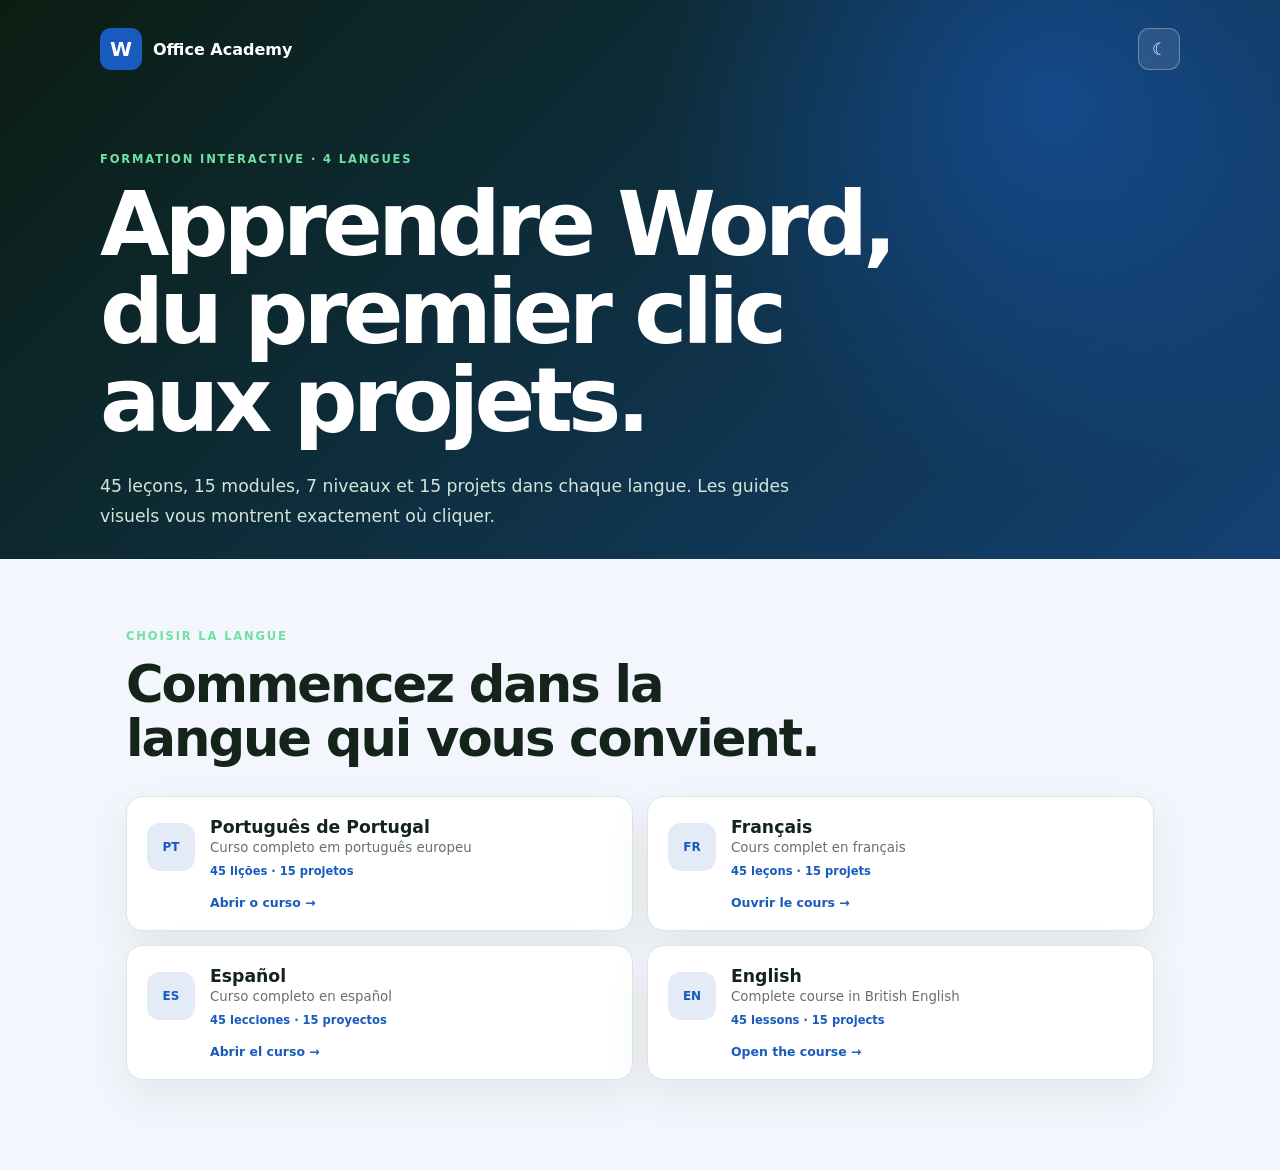
==== index.html @ 39ace787 "Publier la formation Word multilingue sur GitHub Pages" ====
<!doctype html>
<html lang="fr" data-course="word">
<head>
  <meta charset="utf-8">
  <meta name="viewport" content="width=device-width, initial-scale=1">
  <meta name="theme-color" content="#185abd">
  <meta name="description" content="Cours interactif complet de Microsoft Word en quatre langues.">
  <title>Office Academy — Word</title>
  <script>try{document.documentElement.dataset.colorScheme=localStorage.getItem('office-academy-color-scheme')||(matchMedia('(prefers-color-scheme: dark)').matches?'dark':'light')}catch{document.documentElement.dataset.colorScheme='light'}</script>
  <link rel="stylesheet" href="landing.css">
  <script src="landing.js" defer></script>
</head>
<body>
  <main>
    <header class="hero">
      <nav><div class="brand"><span>W</span><strong>Office Academy</strong></div><button id="themeButton" type="button" aria-label="Activer le mode sombre" title="Activer le mode sombre">☾</button></nav>
      <div class="hero-copy"><p>FORMATION INTERACTIVE · 4 LANGUES</p><h1>Apprendre Word,<br>du premier clic aux projets.</h1><span>45 leçons, 15 modules, 7 niveaux et 15 projets dans chaque langue. Les guides visuels vous montrent exactement où cliquer.</span></div>
    </header>
    <section class="chooser"><div class="heading"><p>CHOISIR LA LANGUE</p><h2>Commencez dans la langue qui vous convient.</h2></div><div class="language-grid">
        <a class="language-card" href="pt-PT/index.html">
          <span class="language-code">PT</span>
          <span><strong>Português de Portugal</strong><small>Curso completo em português europeu</small><em>45 lições · 15 projetos</em></span>
          <b>Abrir o curso →</b>
        </a>
        <a class="language-card" href="fr-FR/index.html">
          <span class="language-code">FR</span>
          <span><strong>Français</strong><small>Cours complet en français</small><em>45 leçons · 15 projets</em></span>
          <b>Ouvrir le cours →</b>
        </a>
        <a class="language-card" href="es-ES/index.html">
          <span class="language-code">ES</span>
          <span><strong>Español</strong><small>Curso completo en español</small><em>45 lecciones · 15 proyectos</em></span>
          <b>Abrir el curso →</b>
        </a>
        <a class="language-card" href="en-GB/index.html">
          <span class="language-code">EN</span>
          <span><strong>English</strong><small>Complete course in British English</small><em>45 lessons · 15 projects</em></span>
          <b>Open the course →</b>
        </a></div></section>
  </main>
</body>
</html>
---- landing.css ----
:root{--accent:#107c41;--ink:#14241b;--muted:#657269;--paper:#fff;--canvas:#f3f7f4;--line:#dbe6df}html[data-course="word"]{--accent:#185abd;--canvas:#f3f6fc}html[data-color-scheme="dark"]{color-scheme:dark;--ink:#f3f8f5;--muted:#bdc9c1;--paper:#17221b;--canvas:#0c1410;--line:#36483d}html[data-course="word"][data-color-scheme="dark"]{--paper:#171e2b;--canvas:#0c111b;--line:#354158}*{box-sizing:border-box}body{margin:0;background:var(--canvas);color:var(--ink);font-family:"Segoe UI",system-ui,sans-serif}a{color:inherit}.hero{min-height:520px;padding:28px max(26px,calc((100vw - 1080px)/2));background:radial-gradient(circle at 82% 18%,color-mix(in srgb,var(--accent) 55%,transparent),transparent 34%),linear-gradient(135deg,#0b1d12,color-mix(in srgb,var(--accent) 55%,#102119));color:#fff}.hero nav{display:flex;align-items:center;justify-content:space-between}.brand{display:flex;align-items:center;gap:11px}.brand span{width:42px;height:42px;display:grid;place-items:center;border-radius:11px;background:var(--accent);font-size:1.25rem;font-weight:900}.hero button{width:42px;height:42px;border:1px solid rgba(255,255,255,.3);border-radius:11px;background:rgba(255,255,255,.1);color:#fff;cursor:pointer;font-size:1.05rem}.hero-copy{max-width:840px;margin-top:82px}.hero-copy p,.heading p{margin:0 0 15px;color:#70e1a3;font-size:.72rem;font-weight:900;letter-spacing:.16em}.hero-copy h1{margin:0;font-size:clamp(2.75rem,7vw,5.6rem);line-height:.98;letter-spacing:-.055em}.hero-copy>span{display:block;max-width:710px;margin-top:28px;color:#d4e4da;font-size:1.08rem;line-height:1.7}.chooser{max-width:1080px;margin:0 auto;padding:70px 26px 90px}.heading h2{max-width:700px;margin:0 0 30px;font-size:clamp(2rem,4vw,3.2rem);line-height:1.05;letter-spacing:-.04em}.language-grid{display:grid;grid-template-columns:repeat(2,minmax(0,1fr));gap:14px}.language-card{display:grid;grid-template-columns:auto 1fr;gap:15px;align-items:center;padding:20px;border:1px solid var(--line);border-radius:17px;background:var(--paper);text-decoration:none;box-shadow:0 16px 45px rgba(18,45,29,.07);transition:.2s ease}.language-card:hover{transform:translateY(-2px);border-color:var(--accent)}.language-code{width:48px;height:48px;display:grid;place-items:center;border-radius:13px;background:color-mix(in srgb,var(--accent) 12%,var(--paper));color:var(--accent);font-size:.75rem;font-weight:900}.language-card strong,.language-card small,.language-card em,.language-card b{display:block}.language-card strong{font-size:1.08rem}.language-card small{margin-top:3px;color:var(--muted)}.language-card em{margin-top:9px;color:var(--accent);font-size:.72rem;font-style:normal;font-weight:800}.language-card b{grid-column:2;margin-top:2px;color:var(--accent);font-size:.78rem}@media(max-width:660px){.hero{min-height:470px}.hero-copy{margin-top:62px}.language-grid{grid-template-columns:1fr}.language-card{padding:17px}}
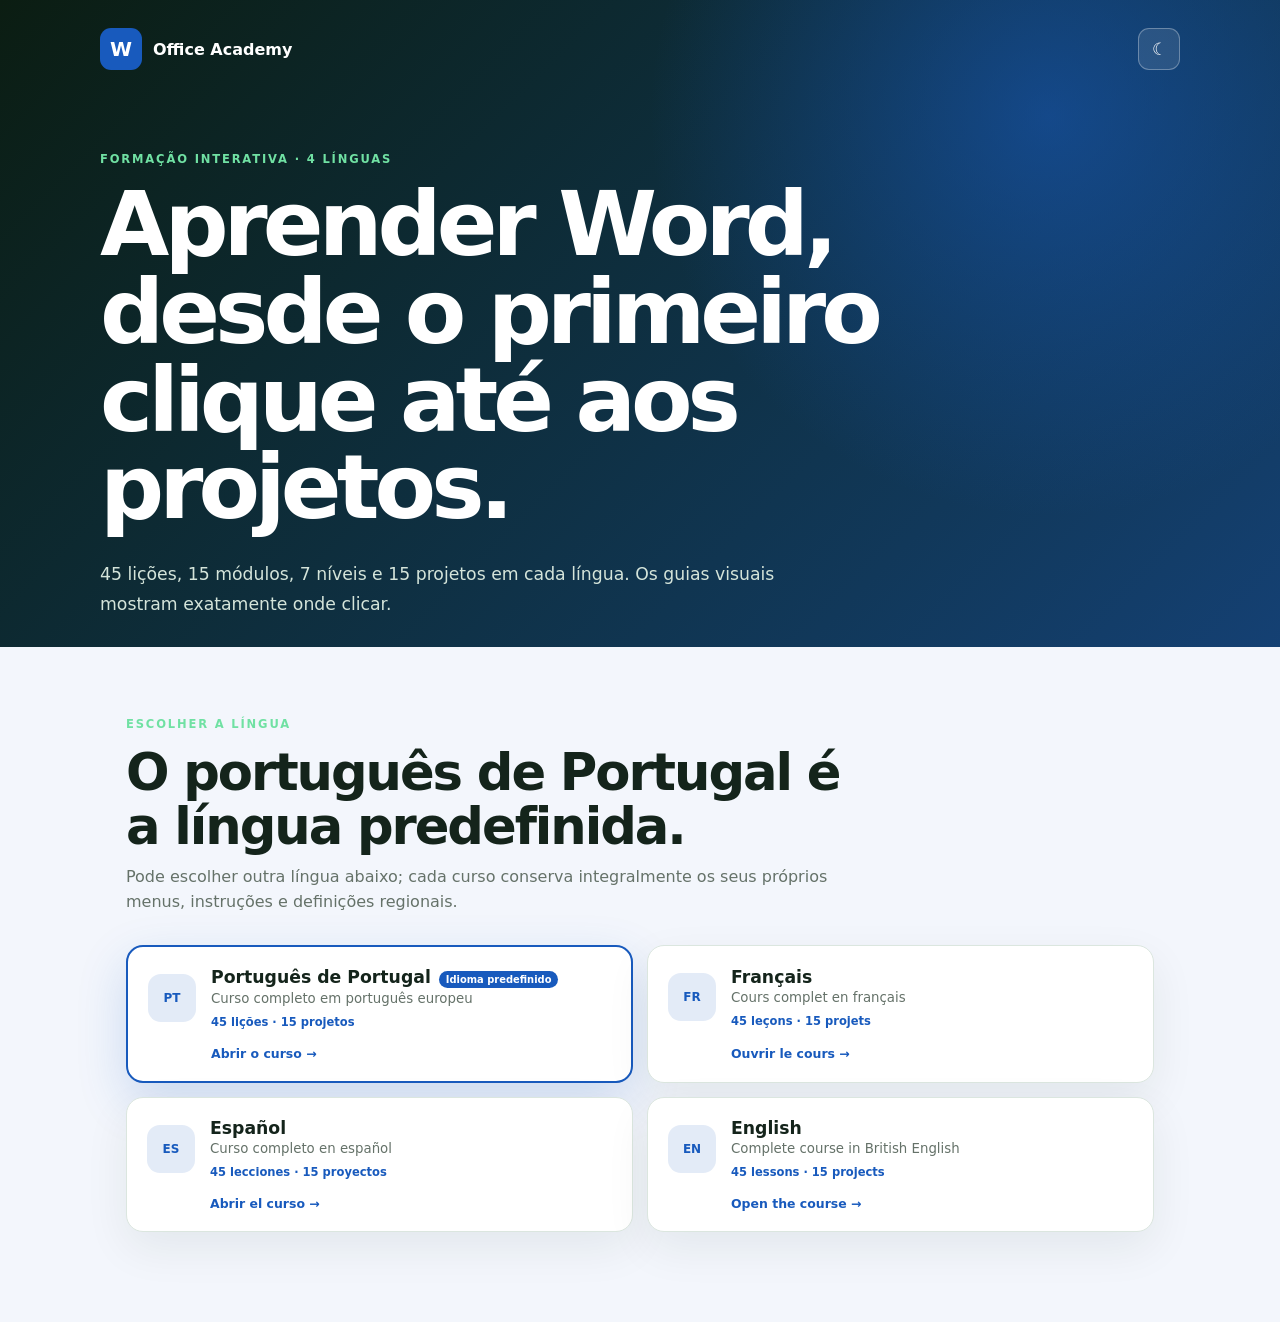
==== commit 890654fe: "Add animated step-by-step beginner guides" ====
--- a/index.html
+++ b/index.html
@@ -1,10 +1,10 @@
 <!doctype html>
-<html lang="fr" data-course="word">
+<html lang="pt-PT" data-course="word">
 <head>
   <meta charset="utf-8">
   <meta name="viewport" content="width=device-width, initial-scale=1">
   <meta name="theme-color" content="#185abd">
-  <meta name="description" content="Cours interactif complet de Microsoft Word en quatre langues.">
+  <meta name="description" content="Curso interativo completo de Microsoft Word em quatro línguas, com português de Portugal como idioma predefinido.">
   <title>Office Academy — Word</title>
   <script>try{document.documentElement.dataset.colorScheme=localStorage.getItem('office-academy-color-scheme')||(matchMedia('(prefers-color-scheme: dark)').matches?'dark':'light')}catch{document.documentElement.dataset.colorScheme='light'}</script>
   <link rel="stylesheet" href="landing.css">
@@ -13,26 +13,26 @@
 <body>
   <main>
     <header class="hero">
-      <nav><div class="brand"><span>W</span><strong>Office Academy</strong></div><button id="themeButton" type="button" aria-label="Activer le mode sombre" title="Activer le mode sombre">☾</button></nav>
-      <div class="hero-copy"><p>FORMATION INTERACTIVE · 4 LANGUES</p><h1>Apprendre Word,<br>du premier clic aux projets.</h1><span>45 leçons, 15 modules, 7 niveaux et 15 projets dans chaque langue. Les guides visuels vous montrent exactement où cliquer.</span></div>
+      <nav><div class="brand"><span>W</span><strong>Office Academy</strong></div><button id="themeButton" type="button" aria-label="Ativar modo escuro" title="Ativar modo escuro">☾</button></nav>
+      <div class="hero-copy"><p>FORMAÇÃO INTERATIVA · 4 LÍNGUAS</p><h1>Aprender Word,<br>desde o primeiro clique até aos projetos.</h1><span>45 lições, 15 módulos, 7 níveis e 15 projetos em cada língua. Os guias visuais mostram exatamente onde clicar.</span></div>
     </header>
-    <section class="chooser"><div class="heading"><p>CHOISIR LA LANGUE</p><h2>Commencez dans la langue qui vous convient.</h2></div><div class="language-grid">
-        <a class="language-card" href="pt-PT/index.html">
+    <section class="chooser"><div class="heading"><p>ESCOLHER A LÍNGUA</p><h2>O português de Portugal é a língua predefinida.</h2><span>Pode escolher outra língua abaixo; cada curso conserva integralmente os seus próprios menus, instruções e definições regionais.</span></div><div class="language-grid">
+        <a class="language-card default-language" href="pt-PT/index.html" lang="pt-PT" hreflang="pt-PT">
           <span class="language-code">PT</span>
-          <span><strong>Português de Portugal</strong><small>Curso completo em português europeu</small><em>45 lições · 15 projetos</em></span>
+          <span><strong>Português de Portugal</strong><mark>Idioma predefinido</mark><small>Curso completo em português europeu</small><em>45 lições · 15 projetos</em></span>
           <b>Abrir o curso →</b>
         </a>
-        <a class="language-card" href="fr-FR/index.html">
+        <a class="language-card" href="fr-FR/index.html" lang="fr-FR" hreflang="fr-FR">
           <span class="language-code">FR</span>
           <span><strong>Français</strong><small>Cours complet en français</small><em>45 leçons · 15 projets</em></span>
           <b>Ouvrir le cours →</b>
         </a>
-        <a class="language-card" href="es-ES/index.html">
+        <a class="language-card" href="es-ES/index.html" lang="es-ES" hreflang="es-ES">
           <span class="language-code">ES</span>
           <span><strong>Español</strong><small>Curso completo en español</small><em>45 lecciones · 15 proyectos</em></span>
           <b>Abrir el curso →</b>
         </a>
-        <a class="language-card" href="en-GB/index.html">
+        <a class="language-card" href="en-GB/index.html" lang="en-GB" hreflang="en-GB">
           <span class="language-code">EN</span>
           <span><strong>English</strong><small>Complete course in British English</small><em>45 lessons · 15 projects</em></span>
           <b>Open the course →</b>
--- a/landing.css
+++ b/landing.css
@@ -1 +1 @@
-:root{--accent:#107c41;--ink:#14241b;--muted:#657269;--paper:#fff;--canvas:#f3f7f4;--line:#dbe6df}html[data-course="word"]{--accent:#185abd;--canvas:#f3f6fc}html[data-color-scheme="dark"]{color-scheme:dark;--ink:#f3f8f5;--muted:#bdc9c1;--paper:#17221b;--canvas:#0c1410;--line:#36483d}html[data-course="word"][data-color-scheme="dark"]{--paper:#171e2b;--canvas:#0c111b;--line:#354158}*{box-sizing:border-box}body{margin:0;background:var(--canvas);color:var(--ink);font-family:"Segoe UI",system-ui,sans-serif}a{color:inherit}.hero{min-height:520px;padding:28px max(26px,calc((100vw - 1080px)/2));background:radial-gradient(circle at 82% 18%,color-mix(in srgb,var(--accent) 55%,transparent),transparent 34%),linear-gradient(135deg,#0b1d12,color-mix(in srgb,var(--accent) 55%,#102119));color:#fff}.hero nav{display:flex;align-items:center;justify-content:space-between}.brand{display:flex;align-items:center;gap:11px}.brand span{width:42px;height:42px;display:grid;place-items:center;border-radius:11px;background:var(--accent);font-size:1.25rem;font-weight:900}.hero button{width:42px;height:42px;border:1px solid rgba(255,255,255,.3);border-radius:11px;background:rgba(255,255,255,.1);color:#fff;cursor:pointer;font-size:1.05rem}.hero-copy{max-width:840px;margin-top:82px}.hero-copy p,.heading p{margin:0 0 15px;color:#70e1a3;font-size:.72rem;font-weight:900;letter-spacing:.16em}.hero-copy h1{margin:0;font-size:clamp(2.75rem,7vw,5.6rem);line-height:.98;letter-spacing:-.055em}.hero-copy>span{display:block;max-width:710px;margin-top:28px;color:#d4e4da;font-size:1.08rem;line-height:1.7}.chooser{max-width:1080px;margin:0 auto;padding:70px 26px 90px}.heading h2{max-width:700px;margin:0 0 30px;font-size:clamp(2rem,4vw,3.2rem);line-height:1.05;letter-spacing:-.04em}.language-grid{display:grid;grid-template-columns:repeat(2,minmax(0,1fr));gap:14px}.language-card{display:grid;grid-template-columns:auto 1fr;gap:15px;align-items:center;padding:20px;border:1px solid var(--line);border-radius:17px;background:var(--paper);text-decoration:none;box-shadow:0 16px 45px rgba(18,45,29,.07);transition:.2s ease}.language-card:hover{transform:translateY(-2px);border-color:var(--accent)}.language-code{width:48px;height:48px;display:grid;place-items:center;border-radius:13px;background:color-mix(in srgb,var(--accent) 12%,var(--paper));color:var(--accent);font-size:.75rem;font-weight:900}.language-card strong,.language-card small,.language-card em,.language-card b{display:block}.language-card strong{font-size:1.08rem}.language-card small{margin-top:3px;color:var(--muted)}.language-card em{margin-top:9px;color:var(--accent);font-size:.72rem;font-style:normal;font-weight:800}.language-card b{grid-column:2;margin-top:2px;color:var(--accent);font-size:.78rem}@media(max-width:660px){.hero{min-height:470px}.hero-copy{margin-top:62px}.language-grid{grid-template-columns:1fr}.language-card{padding:17px}}+:root{--accent:#107c41;--ink:#14241b;--muted:#657269;--paper:#fff;--canvas:#f3f7f4;--line:#dbe6df}html[data-course="word"]{--accent:#185abd;--canvas:#f3f6fc}html[data-color-scheme="dark"]{color-scheme:dark;--ink:#f3f8f5;--muted:#bdc9c1;--paper:#17221b;--canvas:#0c1410;--line:#36483d}html[data-course="word"][data-color-scheme="dark"]{--paper:#171e2b;--canvas:#0c111b;--line:#354158}*{box-sizing:border-box}body{margin:0;background:var(--canvas);color:var(--ink);font-family:"Segoe UI",system-ui,sans-serif}a{color:inherit}.hero{min-height:520px;padding:28px max(26px,calc((100vw - 1080px)/2));background:radial-gradient(circle at 82% 18%,color-mix(in srgb,var(--accent) 55%,transparent),transparent 34%),linear-gradient(135deg,#0b1d12,color-mix(in srgb,var(--accent) 55%,#102119));color:#fff}.hero nav{display:flex;align-items:center;justify-content:space-between}.brand{display:flex;align-items:center;gap:11px}.brand span{width:42px;height:42px;display:grid;place-items:center;border-radius:11px;background:var(--accent);font-size:1.25rem;font-weight:900}.hero button{width:42px;height:42px;border:1px solid rgba(255,255,255,.3);border-radius:11px;background:rgba(255,255,255,.1);color:#fff;cursor:pointer;font-size:1.05rem}.hero-copy{max-width:840px;margin-top:82px}.hero-copy p,.heading p{margin:0 0 15px;color:#70e1a3;font-size:.72rem;font-weight:900;letter-spacing:.16em}.hero-copy h1{margin:0;font-size:clamp(2.75rem,7vw,5.6rem);line-height:.98;letter-spacing:-.055em}.hero-copy>span{display:block;max-width:710px;margin-top:28px;color:#d4e4da;font-size:1.08rem;line-height:1.7}.chooser{max-width:1080px;margin:0 auto;padding:70px 26px 90px}.heading h2{max-width:760px;margin:0 0 12px;font-size:clamp(2rem,4vw,3.2rem);line-height:1.05;letter-spacing:-.04em}.heading>span{display:block;max-width:760px;margin-bottom:30px;color:var(--muted);line-height:1.55}.language-grid{display:grid;grid-template-columns:repeat(2,minmax(0,1fr));gap:14px}.language-card{display:grid;grid-template-columns:auto 1fr;gap:15px;align-items:center;padding:20px;border:1px solid var(--line);border-radius:17px;background:var(--paper);text-decoration:none;box-shadow:0 16px 45px rgba(18,45,29,.07);transition:.2s ease}.language-card.default-language{border:2px solid var(--accent);box-shadow:0 18px 50px color-mix(in srgb,var(--accent) 18%,transparent)}.language-card:hover{transform:translateY(-2px);border-color:var(--accent)}.language-code{width:48px;height:48px;display:grid;place-items:center;border-radius:13px;background:color-mix(in srgb,var(--accent) 12%,var(--paper));color:var(--accent);font-size:.75rem;font-weight:900}.language-card strong,.language-card small,.language-card em,.language-card b{display:block}.language-card strong{display:inline-block;font-size:1.08rem}.language-card mark{display:inline-block;margin-left:8px;padding:3px 7px;border-radius:999px;background:var(--accent);color:#fff;font-size:.62rem;font-weight:850}.language-card small{margin-top:3px;color:var(--muted)}.language-card em{margin-top:9px;color:var(--accent);font-size:.72rem;font-style:normal;font-weight:800}.language-card b{grid-column:2;margin-top:2px;color:var(--accent);font-size:.78rem}@media(max-width:660px){.hero{min-height:470px}.hero-copy{margin-top:62px}.language-grid{grid-template-columns:1fr}.language-card{padding:17px}.language-card mark{display:block;width:max-content;margin:5px 0 0}}
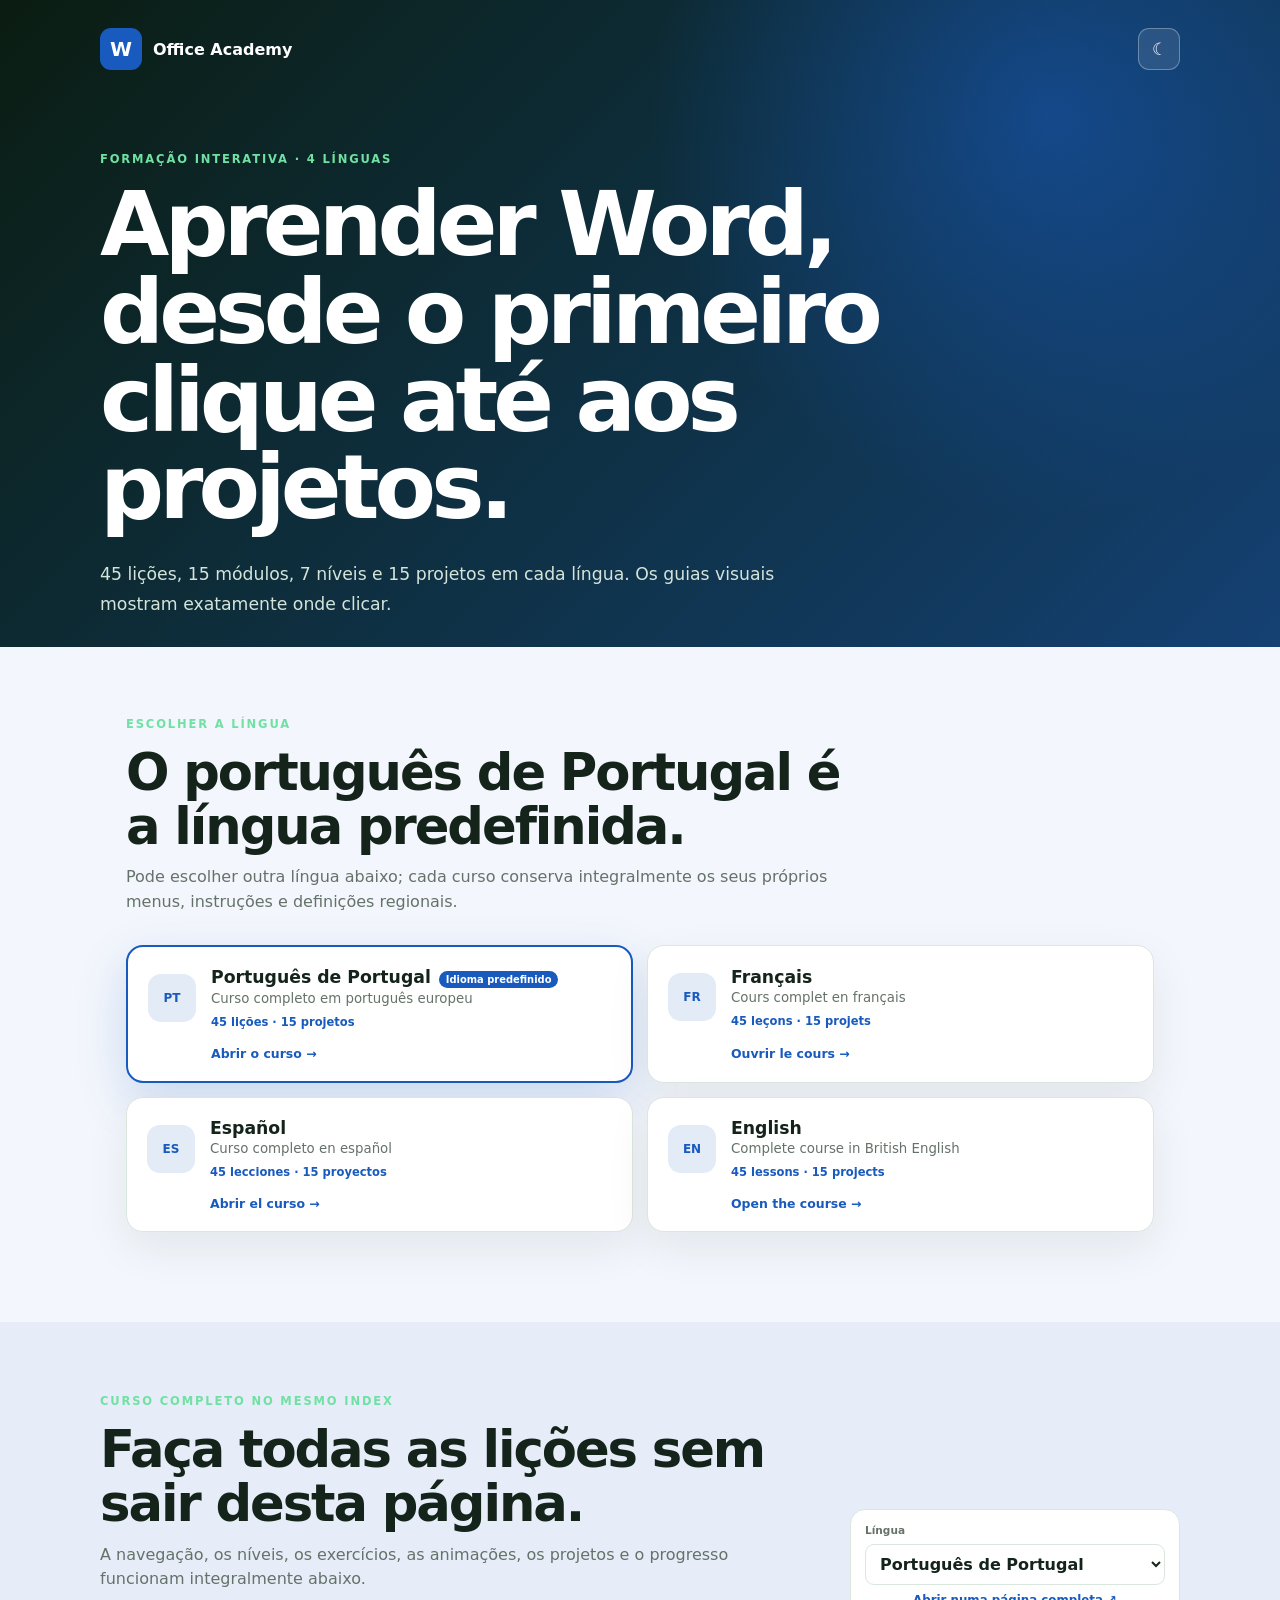
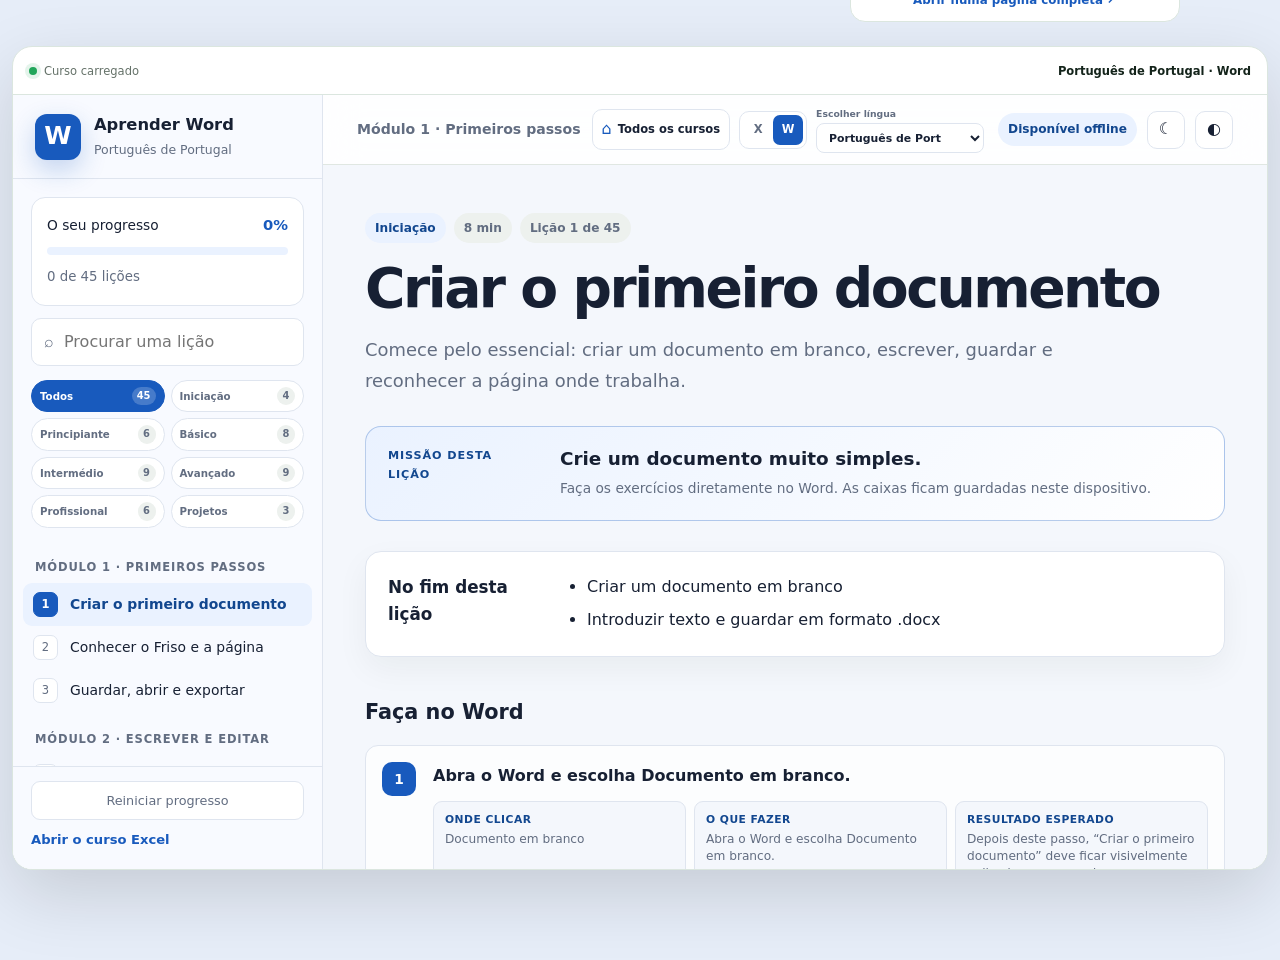
==== commit 78a9e136: "Add complete index navigation and accurate cell guidance" ====
--- a/index.html
+++ b/index.html
@@ -7,8 +7,12 @@
   <meta name="description" content="Curso interativo completo de Microsoft Word em quatro línguas, com português de Portugal como idioma predefinido.">
   <title>Office Academy — Word</title>
   <script>try{document.documentElement.dataset.colorScheme=localStorage.getItem('office-academy-color-scheme')||(matchMedia('(prefers-color-scheme: dark)').matches?'dark':'light')}catch{document.documentElement.dataset.colorScheme='light'}</script>
-  <link rel="stylesheet" href="landing.css">
-  <script src="landing.js" defer></script>
+  <style>
+:root{--accent:#107c41;--ink:#14241b;--muted:#657269;--paper:#fff;--canvas:#f3f7f4;--line:#dbe6df}html[data-course="word"]{--accent:#185abd;--canvas:#f3f6fc}html[data-color-scheme="dark"]{color-scheme:dark;--ink:#f3f8f5;--muted:#bdc9c1;--paper:#17221b;--canvas:#0c1410;--line:#36483d}html[data-course="word"][data-color-scheme="dark"]{--paper:#171e2b;--canvas:#0c111b;--line:#354158}*{box-sizing:border-box}html{scroll-behavior:smooth}body{margin:0;background:var(--canvas);color:var(--ink);font-family:"Segoe UI",system-ui,sans-serif}a{color:inherit}.hero{min-height:520px;padding:28px max(26px,calc((100vw - 1080px)/2));background:radial-gradient(circle at 82% 18%,color-mix(in srgb,var(--accent) 55%,transparent),transparent 34%),linear-gradient(135deg,#0b1d12,color-mix(in srgb,var(--accent) 55%,#102119));color:#fff}.hero nav{display:flex;align-items:center;justify-content:space-between}.brand{display:flex;align-items:center;gap:11px}.brand span{width:42px;height:42px;display:grid;place-items:center;border-radius:11px;background:var(--accent);font-size:1.25rem;font-weight:900}.hero button{width:42px;height:42px;border:1px solid rgba(255,255,255,.3);border-radius:11px;background:rgba(255,255,255,.1);color:#fff;cursor:pointer;font-size:1.05rem}.hero-copy{max-width:840px;margin-top:82px}.hero-copy p,.heading p,.workspace-heading p{margin:0 0 15px;color:#70e1a3;font-size:.72rem;font-weight:900;letter-spacing:.16em}.hero-copy h1{margin:0;font-size:clamp(2.75rem,7vw,5.6rem);line-height:.98;letter-spacing:-.055em}.hero-copy>span{display:block;max-width:710px;margin-top:28px;color:#d4e4da;font-size:1.08rem;line-height:1.7}.chooser{max-width:1080px;margin:0 auto;padding:70px 26px 90px}.heading h2,.workspace-heading h2{max-width:760px;margin:0 0 12px;font-size:clamp(2rem,4vw,3.2rem);line-height:1.05;letter-spacing:-.04em}.heading>span,.workspace-heading>div>span{display:block;max-width:760px;margin-bottom:30px;color:var(--muted);line-height:1.55}.language-grid{display:grid;grid-template-columns:repeat(2,minmax(0,1fr));gap:14px}.language-card{display:grid;grid-template-columns:auto 1fr;gap:15px;align-items:center;padding:20px;border:1px solid var(--line);border-radius:17px;background:var(--paper);text-decoration:none;box-shadow:0 16px 45px rgba(18,45,29,.07);transition:.2s ease}.language-card.default-language{border:2px solid var(--accent);box-shadow:0 18px 50px color-mix(in srgb,var(--accent) 18%,transparent)}.language-card:hover{transform:translateY(-2px);border-color:var(--accent)}.language-code{width:48px;height:48px;display:grid;place-items:center;border-radius:13px;background:color-mix(in srgb,var(--accent) 12%,var(--paper));color:var(--accent);font-size:.75rem;font-weight:900}.language-card strong,.language-card small,.language-card em,.language-card b{display:block}.language-card strong{display:inline-block;font-size:1.08rem}.language-card mark{display:inline-block;margin-left:8px;padding:3px 7px;border-radius:999px;background:var(--accent);color:#fff;font-size:.62rem;font-weight:850}.language-card small{margin-top:3px;color:var(--muted)}.language-card em{margin-top:9px;color:var(--accent);font-size:.72rem;font-style:normal;font-weight:800}.language-card b{grid-column:2;margin-top:2px;color:var(--accent);font-size:.78rem}.learning-workspace{scroll-margin-top:16px;padding:72px max(12px,calc((100vw - 1480px)/2)) 90px;background:color-mix(in srgb,var(--accent) 6%,var(--canvas))}.workspace-heading{max-width:1080px;margin:0 auto 24px;display:grid;grid-template-columns:1fr 330px;gap:40px;align-items:end}.workspace-controls{display:grid;gap:8px;padding:14px;border:1px solid var(--line);border-radius:15px;background:var(--paper)}.workspace-controls label{color:var(--muted);font-size:.66rem;font-weight:850}.workspace-controls select{min-height:41px;padding:7px 10px;border:1px solid var(--line);border-radius:9px;background:var(--paper);color:var(--ink);font:inherit;font-weight:800}.workspace-controls a{color:var(--accent);text-decoration:none;font-size:.74rem;font-weight:850;text-align:center}.workspace-frame{overflow:hidden;border:1px solid var(--line);border-radius:20px;background:var(--paper);box-shadow:0 24px 70px rgba(0,0,0,.14)}.workspace-frame>div{min-height:48px;display:flex;align-items:center;justify-content:space-between;gap:10px;padding:10px 16px;border-bottom:1px solid var(--line);color:var(--muted);font-size:.72rem}.workspace-frame span{display:flex;align-items:center;gap:7px}.workspace-frame i{width:8px;height:8px;border-radius:50%;background:#21a65a;box-shadow:0 0 0 4px rgba(33,166,90,.12)}.workspace-frame strong{color:var(--ink)}#courseFrame{display:block;width:100%;height:clamp(720px,86vh,1050px);border:0;background:#fff}@media(max-width:760px){.hero{min-height:470px}.hero-copy{margin-top:62px}.language-grid{grid-template-columns:1fr}.language-card{padding:17px}.language-card mark{display:block;width:max-content;margin:5px 0 0}.workspace-heading{grid-template-columns:1fr}.workspace-frame span{display:none}#courseFrame{height:82vh;min-height:680px}}
+</style>
+  <script>document.addEventListener('DOMContentLoaded',()=>{
+(()=>{const b=document.querySelector('#themeButton');const a=s=>{const d=s==='dark';document.documentElement.dataset.colorScheme=d?'dark':'light';const l=d?'Ativar modo claro':'Ativar modo escuro';b.textContent=d?'☀':'☾';b.setAttribute('aria-label',l);b.title=l};a(document.documentElement.dataset.colorScheme==='dark'?'dark':'light');b.addEventListener('click',()=>{const n=document.documentElement.dataset.colorScheme==='dark'?'light':'dark';a(n);try{localStorage.setItem('office-academy-color-scheme',n)}catch{}});const names={'pt-PT':'Português de Portugal','fr-FR':'Français','es-ES':'Español','en-GB':'English'},f=document.querySelector('#courseFrame'),s=document.querySelector('#portalLanguage'),o=document.querySelector('#openCoursePage'),l=document.querySelector('#frameLanguage'),course=document.documentElement.dataset.course==='word'?'Word':'Excel';const open=(locale,scroll=false)=>{const path=locale+'/index.html';s.value=locale;f.src=path;f.title=course+' — '+names[locale];o.href=path;l.textContent=names[locale]+' · '+course;try{localStorage.setItem('office-academy-'+course.toLowerCase()+'-language',locale)}catch{}if(scroll)document.querySelector('#workspace').scrollIntoView({behavior:'smooth'})};document.querySelectorAll('[data-locale]').forEach(link=>link.addEventListener('click',e=>{e.preventDefault();open(link.dataset.locale,true)}));s.addEventListener('change',()=>open(s.value));let remembered='pt-PT';try{remembered=localStorage.getItem('office-academy-'+course.toLowerCase()+'-language')||'pt-PT'}catch{}open(names[remembered]?remembered:'pt-PT')})();
+});</script>
 </head>
 <body>
   <main>
@@ -16,27 +20,28 @@
       <nav><div class="brand"><span>W</span><strong>Office Academy</strong></div><button id="themeButton" type="button" aria-label="Ativar modo escuro" title="Ativar modo escuro">☾</button></nav>
       <div class="hero-copy"><p>FORMAÇÃO INTERATIVA · 4 LÍNGUAS</p><h1>Aprender Word,<br>desde o primeiro clique até aos projetos.</h1><span>45 lições, 15 módulos, 7 níveis e 15 projetos em cada língua. Os guias visuais mostram exatamente onde clicar.</span></div>
     </header>
-    <section class="chooser"><div class="heading"><p>ESCOLHER A LÍNGUA</p><h2>O português de Portugal é a língua predefinida.</h2><span>Pode escolher outra língua abaixo; cada curso conserva integralmente os seus próprios menus, instruções e definições regionais.</span></div><div class="language-grid">
-        <a class="language-card default-language" href="pt-PT/index.html" lang="pt-PT" hreflang="pt-PT">
+    <section class="chooser" id="languages"><div class="heading"><p>ESCOLHER A LÍNGUA</p><h2>O português de Portugal é a língua predefinida.</h2><span>Pode escolher outra língua abaixo; cada curso conserva integralmente os seus próprios menus, instruções e definições regionais.</span></div><div class="language-grid">
+        <a class="language-card default-language" href="pt-PT/index.html" data-locale="pt-PT" lang="pt-PT" hreflang="pt-PT">
           <span class="language-code">PT</span>
           <span><strong>Português de Portugal</strong><mark>Idioma predefinido</mark><small>Curso completo em português europeu</small><em>45 lições · 15 projetos</em></span>
           <b>Abrir o curso →</b>
         </a>
-        <a class="language-card" href="fr-FR/index.html" lang="fr-FR" hreflang="fr-FR">
+        <a class="language-card" href="fr-FR/index.html" data-locale="fr-FR" lang="fr-FR" hreflang="fr-FR">
           <span class="language-code">FR</span>
           <span><strong>Français</strong><small>Cours complet en français</small><em>45 leçons · 15 projets</em></span>
           <b>Ouvrir le cours →</b>
         </a>
-        <a class="language-card" href="es-ES/index.html" lang="es-ES" hreflang="es-ES">
+        <a class="language-card" href="es-ES/index.html" data-locale="es-ES" lang="es-ES" hreflang="es-ES">
           <span class="language-code">ES</span>
           <span><strong>Español</strong><small>Curso completo en español</small><em>45 lecciones · 15 proyectos</em></span>
           <b>Abrir el curso →</b>
         </a>
-        <a class="language-card" href="en-GB/index.html" lang="en-GB" hreflang="en-GB">
+        <a class="language-card" href="en-GB/index.html" data-locale="en-GB" lang="en-GB" hreflang="en-GB">
           <span class="language-code">EN</span>
           <span><strong>English</strong><small>Complete course in British English</small><em>45 lessons · 15 projects</em></span>
           <b>Open the course →</b>
         </a></div></section>
+    <section class="learning-workspace" id="workspace"><div class="workspace-heading"><div><p>CURSO COMPLETO NO MESMO INDEX</p><h2>Faça todas as lições sem sair desta página.</h2><span>A navegação, os níveis, os exercícios, as animações, os projetos e o progresso funcionam integralmente abaixo.</span></div><div class="workspace-controls"><label for="portalLanguage">Língua</label><select id="portalLanguage"><option value="pt-PT">Português de Portugal</option><option value="fr-FR">Français</option><option value="es-ES">Español</option><option value="en-GB">English</option></select><a id="openCoursePage" href="pt-PT/index.html">Abrir numa página completa ↗</a></div></div><div class="workspace-frame"><div><span><i></i> Curso carregado</span><strong id="frameLanguage">Português de Portugal · Word</strong></div><iframe id="courseFrame" src="pt-PT/index.html" title="Curso Word em Português de Portugal"></iframe></div></section>
   </main>
 </body>
 </html>
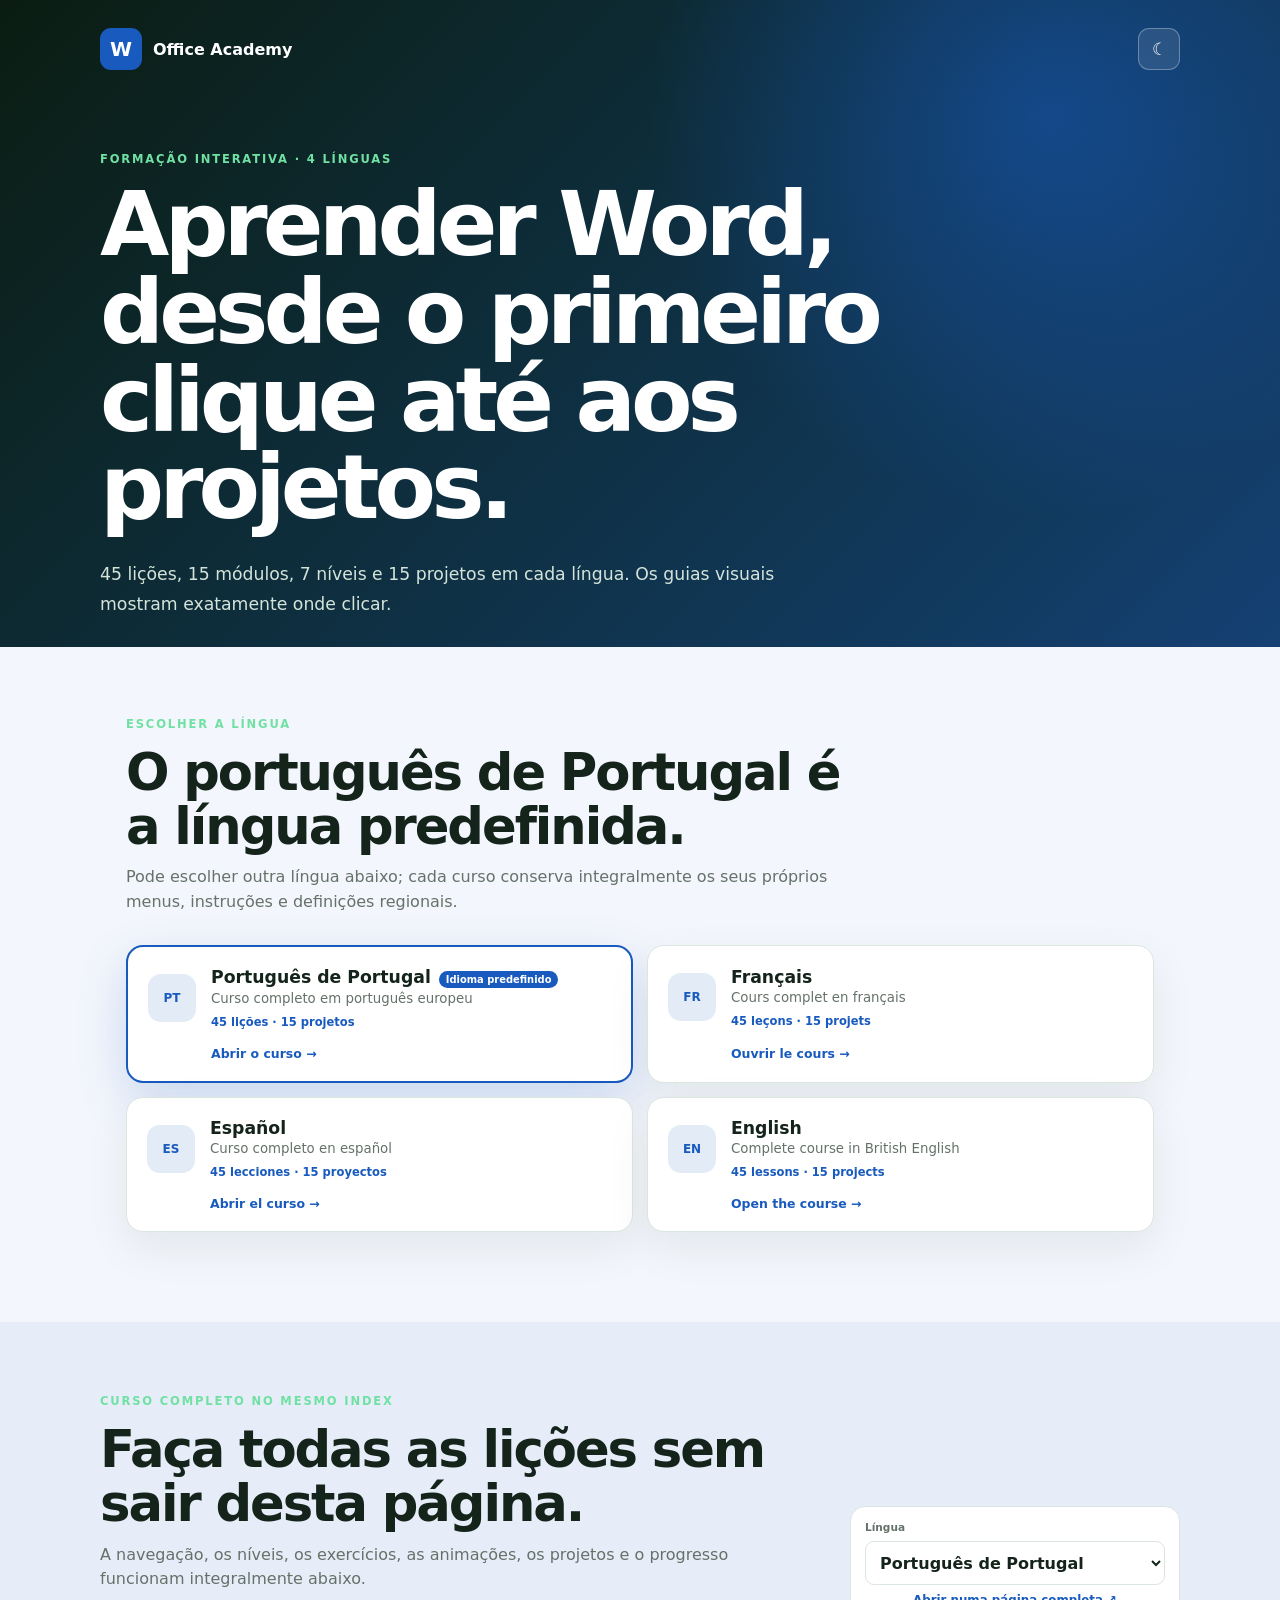
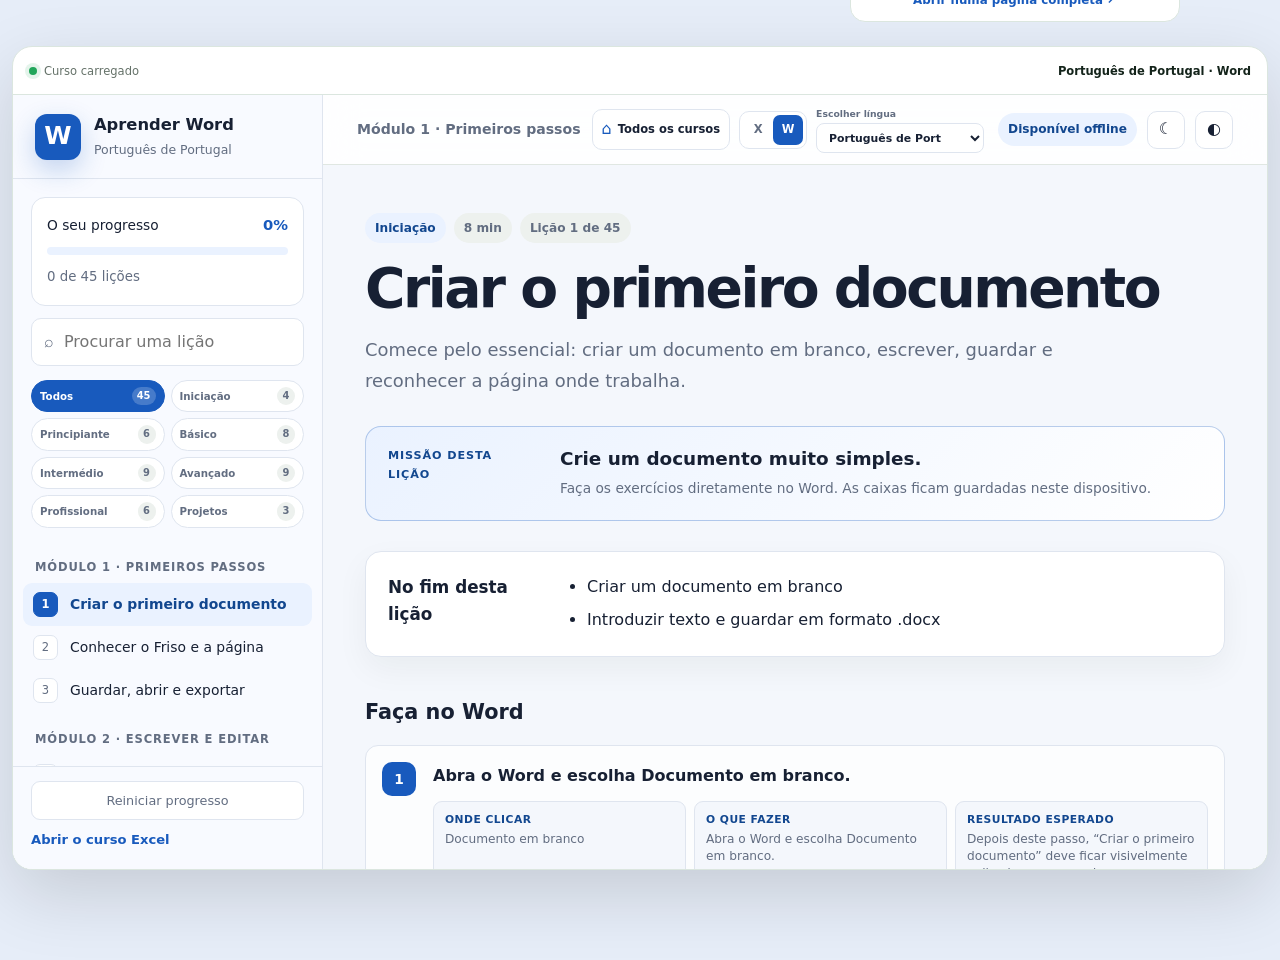
==== commit 131e4a33: "Improve complete mobile navigation" ====
--- a/index.html
+++ b/index.html
@@ -9,6 +9,36 @@
   <script>try{document.documentElement.dataset.colorScheme=localStorage.getItem('office-academy-color-scheme')||(matchMedia('(prefers-color-scheme: dark)').matches?'dark':'light')}catch{document.documentElement.dataset.colorScheme='light'}</script>
   <style>
 :root{--accent:#107c41;--ink:#14241b;--muted:#657269;--paper:#fff;--canvas:#f3f7f4;--line:#dbe6df}html[data-course="word"]{--accent:#185abd;--canvas:#f3f6fc}html[data-color-scheme="dark"]{color-scheme:dark;--ink:#f3f8f5;--muted:#bdc9c1;--paper:#17221b;--canvas:#0c1410;--line:#36483d}html[data-course="word"][data-color-scheme="dark"]{--paper:#171e2b;--canvas:#0c111b;--line:#354158}*{box-sizing:border-box}html{scroll-behavior:smooth}body{margin:0;background:var(--canvas);color:var(--ink);font-family:"Segoe UI",system-ui,sans-serif}a{color:inherit}.hero{min-height:520px;padding:28px max(26px,calc((100vw - 1080px)/2));background:radial-gradient(circle at 82% 18%,color-mix(in srgb,var(--accent) 55%,transparent),transparent 34%),linear-gradient(135deg,#0b1d12,color-mix(in srgb,var(--accent) 55%,#102119));color:#fff}.hero nav{display:flex;align-items:center;justify-content:space-between}.brand{display:flex;align-items:center;gap:11px}.brand span{width:42px;height:42px;display:grid;place-items:center;border-radius:11px;background:var(--accent);font-size:1.25rem;font-weight:900}.hero button{width:42px;height:42px;border:1px solid rgba(255,255,255,.3);border-radius:11px;background:rgba(255,255,255,.1);color:#fff;cursor:pointer;font-size:1.05rem}.hero-copy{max-width:840px;margin-top:82px}.hero-copy p,.heading p,.workspace-heading p{margin:0 0 15px;color:#70e1a3;font-size:.72rem;font-weight:900;letter-spacing:.16em}.hero-copy h1{margin:0;font-size:clamp(2.75rem,7vw,5.6rem);line-height:.98;letter-spacing:-.055em}.hero-copy>span{display:block;max-width:710px;margin-top:28px;color:#d4e4da;font-size:1.08rem;line-height:1.7}.chooser{max-width:1080px;margin:0 auto;padding:70px 26px 90px}.heading h2,.workspace-heading h2{max-width:760px;margin:0 0 12px;font-size:clamp(2rem,4vw,3.2rem);line-height:1.05;letter-spacing:-.04em}.heading>span,.workspace-heading>div>span{display:block;max-width:760px;margin-bottom:30px;color:var(--muted);line-height:1.55}.language-grid{display:grid;grid-template-columns:repeat(2,minmax(0,1fr));gap:14px}.language-card{display:grid;grid-template-columns:auto 1fr;gap:15px;align-items:center;padding:20px;border:1px solid var(--line);border-radius:17px;background:var(--paper);text-decoration:none;box-shadow:0 16px 45px rgba(18,45,29,.07);transition:.2s ease}.language-card.default-language{border:2px solid var(--accent);box-shadow:0 18px 50px color-mix(in srgb,var(--accent) 18%,transparent)}.language-card:hover{transform:translateY(-2px);border-color:var(--accent)}.language-code{width:48px;height:48px;display:grid;place-items:center;border-radius:13px;background:color-mix(in srgb,var(--accent) 12%,var(--paper));color:var(--accent);font-size:.75rem;font-weight:900}.language-card strong,.language-card small,.language-card em,.language-card b{display:block}.language-card strong{display:inline-block;font-size:1.08rem}.language-card mark{display:inline-block;margin-left:8px;padding:3px 7px;border-radius:999px;background:var(--accent);color:#fff;font-size:.62rem;font-weight:850}.language-card small{margin-top:3px;color:var(--muted)}.language-card em{margin-top:9px;color:var(--accent);font-size:.72rem;font-style:normal;font-weight:800}.language-card b{grid-column:2;margin-top:2px;color:var(--accent);font-size:.78rem}.learning-workspace{scroll-margin-top:16px;padding:72px max(12px,calc((100vw - 1480px)/2)) 90px;background:color-mix(in srgb,var(--accent) 6%,var(--canvas))}.workspace-heading{max-width:1080px;margin:0 auto 24px;display:grid;grid-template-columns:1fr 330px;gap:40px;align-items:end}.workspace-controls{display:grid;gap:8px;padding:14px;border:1px solid var(--line);border-radius:15px;background:var(--paper)}.workspace-controls label{color:var(--muted);font-size:.66rem;font-weight:850}.workspace-controls select{min-height:41px;padding:7px 10px;border:1px solid var(--line);border-radius:9px;background:var(--paper);color:var(--ink);font:inherit;font-weight:800}.workspace-controls a{color:var(--accent);text-decoration:none;font-size:.74rem;font-weight:850;text-align:center}.workspace-frame{overflow:hidden;border:1px solid var(--line);border-radius:20px;background:var(--paper);box-shadow:0 24px 70px rgba(0,0,0,.14)}.workspace-frame>div{min-height:48px;display:flex;align-items:center;justify-content:space-between;gap:10px;padding:10px 16px;border-bottom:1px solid var(--line);color:var(--muted);font-size:.72rem}.workspace-frame span{display:flex;align-items:center;gap:7px}.workspace-frame i{width:8px;height:8px;border-radius:50%;background:#21a65a;box-shadow:0 0 0 4px rgba(33,166,90,.12)}.workspace-frame strong{color:var(--ink)}#courseFrame{display:block;width:100%;height:clamp(720px,86vh,1050px);border:0;background:#fff}@media(max-width:760px){.hero{min-height:470px}.hero-copy{margin-top:62px}.language-grid{grid-template-columns:1fr}.language-card{padding:17px}.language-card mark{display:block;width:max-content;margin:5px 0 0}.workspace-heading{grid-template-columns:1fr}.workspace-frame span{display:none}#courseFrame{height:82vh;min-height:680px}}
+
+.workspace-controls select{min-height:44px}
+@media(max-width:760px){
+  .hero{min-height:auto;padding:18px 16px 44px}
+  .hero nav{min-height:44px}
+  .hero button{width:44px;height:44px}
+  .hero-copy{margin-top:44px}
+  .hero-copy h1{font-size:clamp(2.25rem,12vw,3.7rem)}
+  .hero-copy>span{font-size:1rem}
+  .chooser{padding:52px 16px 64px}
+  .language-card{min-height:108px;padding:17px}
+  .learning-workspace{padding:52px 8px 64px}
+  .workspace-heading{grid-template-columns:1fr;gap:18px;padding:0 6px}
+  .workspace-controls{padding:11px}
+  .workspace-controls select{min-height:48px}
+  .workspace-controls a{min-height:44px;display:flex;align-items:center;justify-content:center}
+  .workspace-frame{border-radius:14px}
+  .workspace-frame>div{padding:9px 12px}
+  .workspace-frame span{display:none}
+  #courseFrame{height:72vh;height:72dvh;min-height:580px}
+}
+@media(max-width:380px){
+  .hero{padding-left:12px;padding-right:12px}
+  .chooser{padding-left:12px;padding-right:12px}
+  .language-card{grid-template-columns:44px 1fr;gap:11px;padding:15px 12px}
+  .language-code{width:44px;height:44px}
+  .learning-workspace{padding-left:5px;padding-right:5px}
+  .workspace-heading h2{font-size:1.85rem}
+  .workspace-frame strong{font-size:.68rem}
+}
 </style>
   <script>document.addEventListener('DOMContentLoaded',()=>{
 (()=>{const b=document.querySelector('#themeButton');const a=s=>{const d=s==='dark';document.documentElement.dataset.colorScheme=d?'dark':'light';const l=d?'Ativar modo claro':'Ativar modo escuro';b.textContent=d?'☀':'☾';b.setAttribute('aria-label',l);b.title=l};a(document.documentElement.dataset.colorScheme==='dark'?'dark':'light');b.addEventListener('click',()=>{const n=document.documentElement.dataset.colorScheme==='dark'?'light':'dark';a(n);try{localStorage.setItem('office-academy-color-scheme',n)}catch{}});const names={'pt-PT':'Português de Portugal','fr-FR':'Français','es-ES':'Español','en-GB':'English'},f=document.querySelector('#courseFrame'),s=document.querySelector('#portalLanguage'),o=document.querySelector('#openCoursePage'),l=document.querySelector('#frameLanguage'),course=document.documentElement.dataset.course==='word'?'Word':'Excel';const open=(locale,scroll=false)=>{const path=locale+'/index.html';s.value=locale;f.src=path;f.title=course+' — '+names[locale];o.href=path;l.textContent=names[locale]+' · '+course;try{localStorage.setItem('office-academy-'+course.toLowerCase()+'-language',locale)}catch{}if(scroll)document.querySelector('#workspace').scrollIntoView({behavior:'smooth'})};document.querySelectorAll('[data-locale]').forEach(link=>link.addEventListener('click',e=>{e.preventDefault();open(link.dataset.locale,true)}));s.addEventListener('change',()=>open(s.value));let remembered='pt-PT';try{remembered=localStorage.getItem('office-academy-'+course.toLowerCase()+'-language')||'pt-PT'}catch{}open(names[remembered]?remembered:'pt-PT')})();
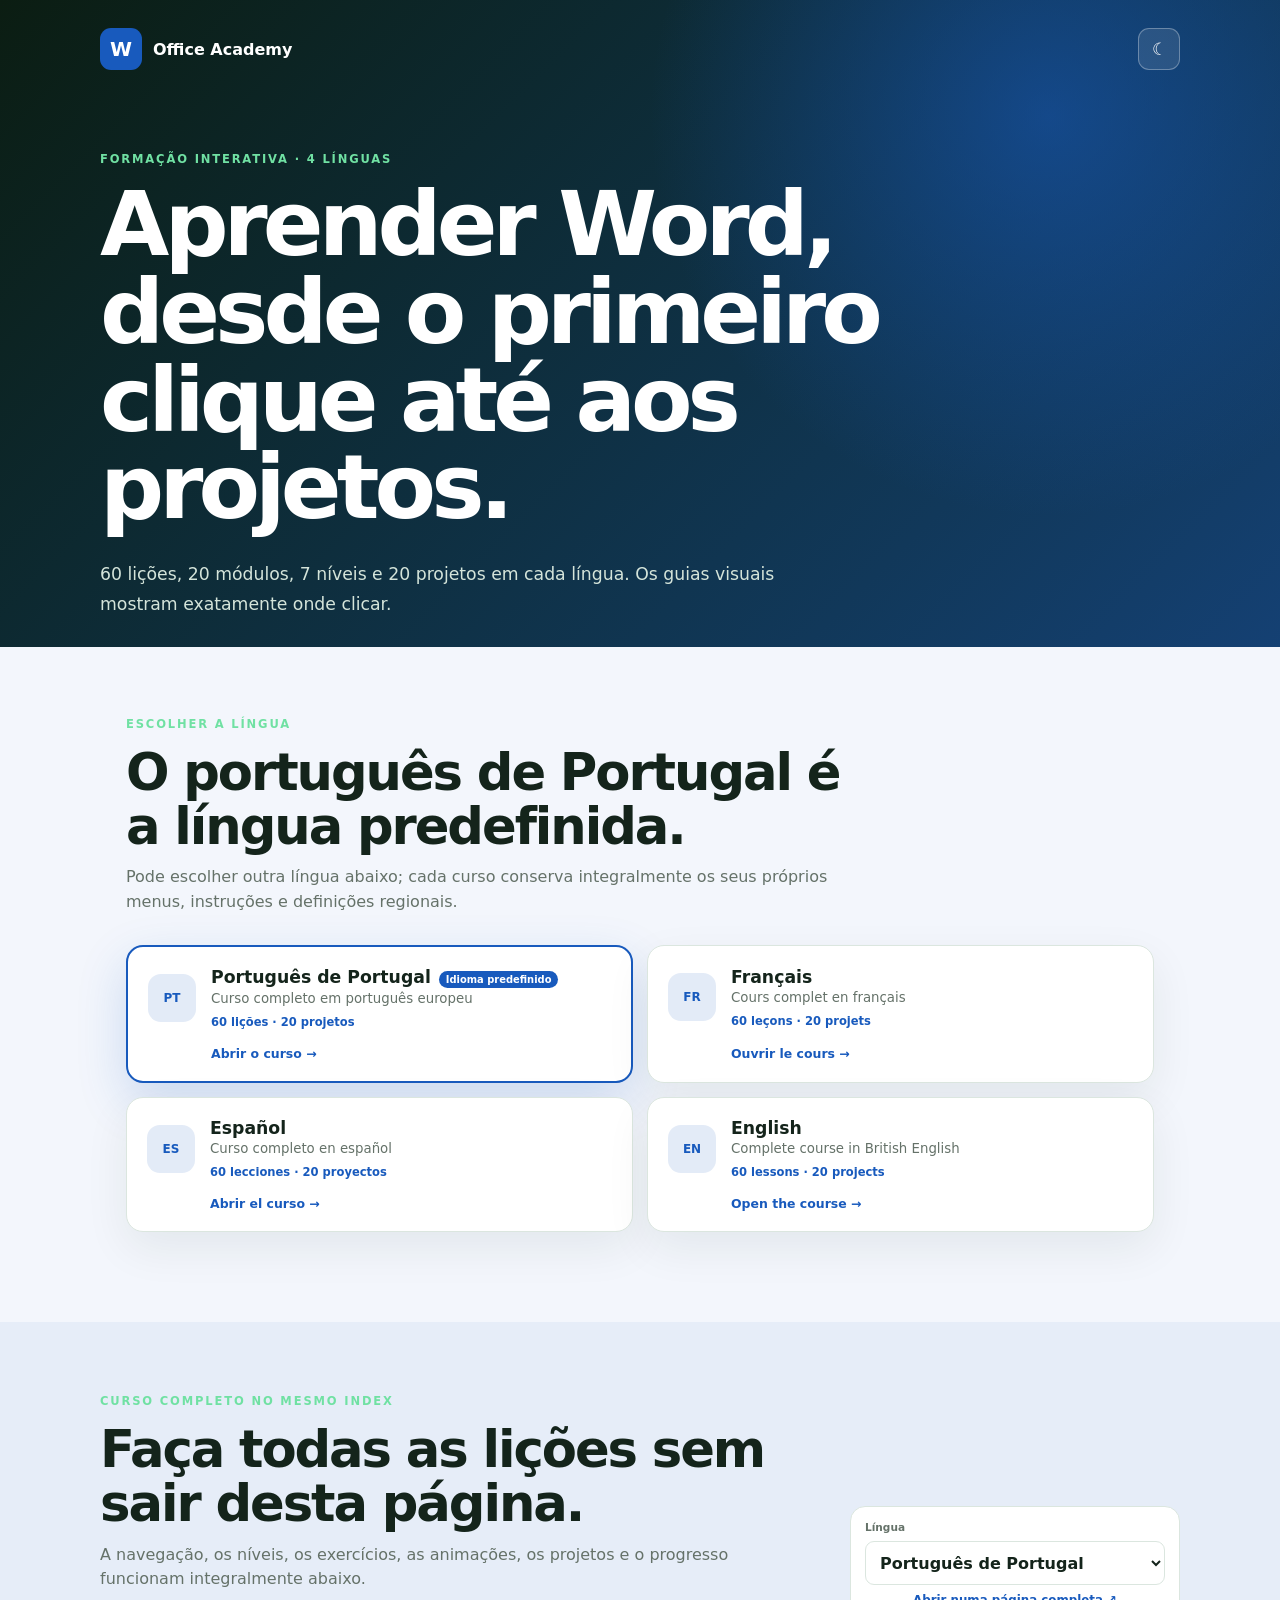
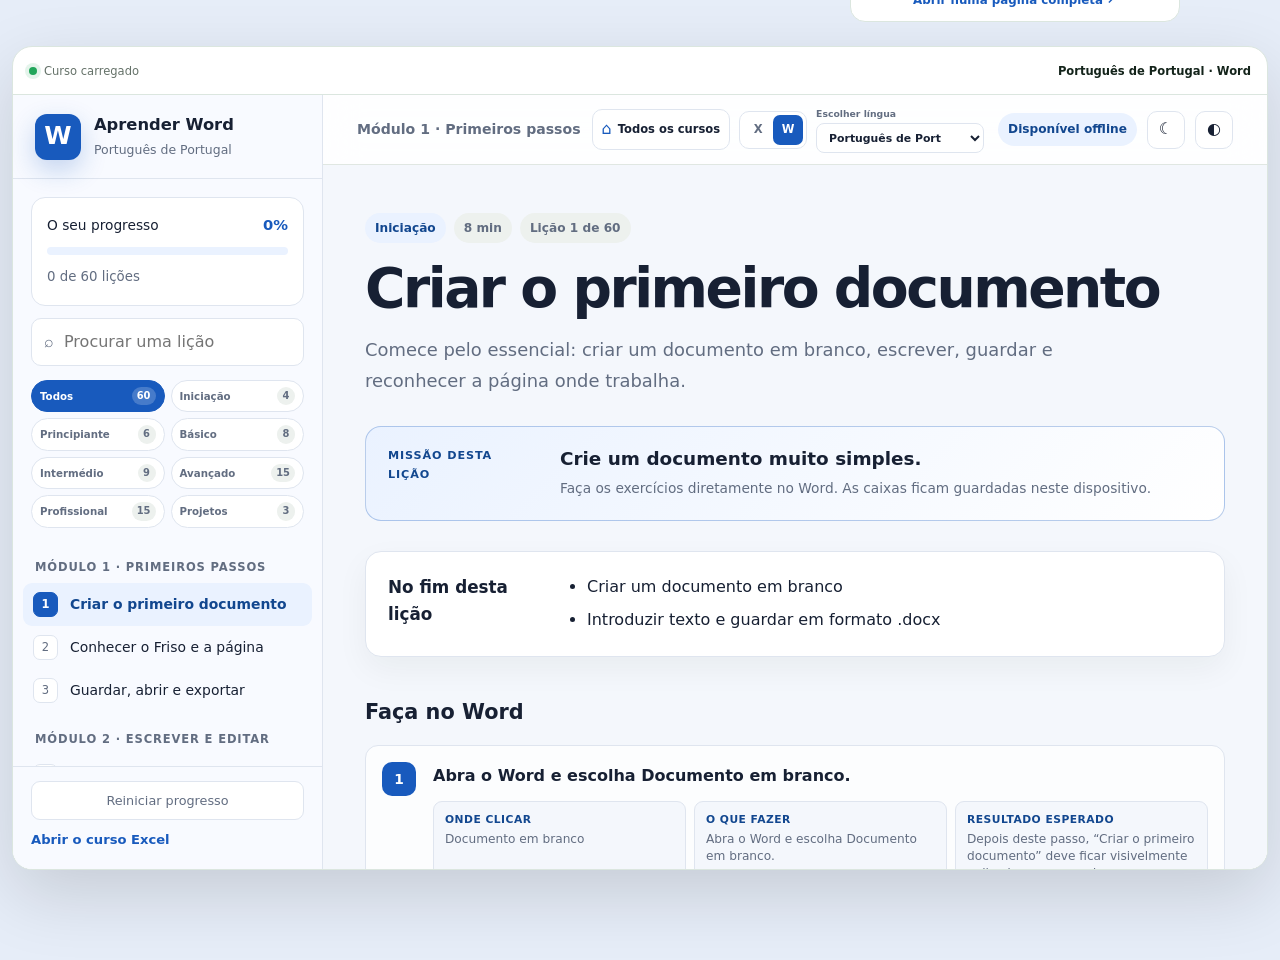
==== commit 3547762f: "Expand Word to a complete 60-lesson course" ====
--- a/index.html
+++ b/index.html
@@ -48,27 +48,27 @@
   <main>
     <header class="hero">
       <nav><div class="brand"><span>W</span><strong>Office Academy</strong></div><button id="themeButton" type="button" aria-label="Ativar modo escuro" title="Ativar modo escuro">☾</button></nav>
-      <div class="hero-copy"><p>FORMAÇÃO INTERATIVA · 4 LÍNGUAS</p><h1>Aprender Word,<br>desde o primeiro clique até aos projetos.</h1><span>45 lições, 15 módulos, 7 níveis e 15 projetos em cada língua. Os guias visuais mostram exatamente onde clicar.</span></div>
+      <div class="hero-copy"><p>FORMAÇÃO INTERATIVA · 4 LÍNGUAS</p><h1>Aprender Word,<br>desde o primeiro clique até aos projetos.</h1><span>60 lições, 20 módulos, 7 níveis e 20 projetos em cada língua. Os guias visuais mostram exatamente onde clicar.</span></div>
     </header>
     <section class="chooser" id="languages"><div class="heading"><p>ESCOLHER A LÍNGUA</p><h2>O português de Portugal é a língua predefinida.</h2><span>Pode escolher outra língua abaixo; cada curso conserva integralmente os seus próprios menus, instruções e definições regionais.</span></div><div class="language-grid">
         <a class="language-card default-language" href="pt-PT/index.html" data-locale="pt-PT" lang="pt-PT" hreflang="pt-PT">
           <span class="language-code">PT</span>
-          <span><strong>Português de Portugal</strong><mark>Idioma predefinido</mark><small>Curso completo em português europeu</small><em>45 lições · 15 projetos</em></span>
+          <span><strong>Português de Portugal</strong><mark>Idioma predefinido</mark><small>Curso completo em português europeu</small><em>60 lições · 20 projetos</em></span>
           <b>Abrir o curso →</b>
         </a>
         <a class="language-card" href="fr-FR/index.html" data-locale="fr-FR" lang="fr-FR" hreflang="fr-FR">
           <span class="language-code">FR</span>
-          <span><strong>Français</strong><small>Cours complet en français</small><em>45 leçons · 15 projets</em></span>
+          <span><strong>Français</strong><small>Cours complet en français</small><em>60 leçons · 20 projets</em></span>
           <b>Ouvrir le cours →</b>
         </a>
         <a class="language-card" href="es-ES/index.html" data-locale="es-ES" lang="es-ES" hreflang="es-ES">
           <span class="language-code">ES</span>
-          <span><strong>Español</strong><small>Curso completo en español</small><em>45 lecciones · 15 proyectos</em></span>
+          <span><strong>Español</strong><small>Curso completo en español</small><em>60 lecciones · 20 proyectos</em></span>
           <b>Abrir el curso →</b>
         </a>
         <a class="language-card" href="en-GB/index.html" data-locale="en-GB" lang="en-GB" hreflang="en-GB">
           <span class="language-code">EN</span>
-          <span><strong>English</strong><small>Complete course in British English</small><em>45 lessons · 15 projects</em></span>
+          <span><strong>English</strong><small>Complete course in British English</small><em>60 lessons · 20 projects</em></span>
           <b>Open the course →</b>
         </a></div></section>
     <section class="learning-workspace" id="workspace"><div class="workspace-heading"><div><p>CURSO COMPLETO NO MESMO INDEX</p><h2>Faça todas as lições sem sair desta página.</h2><span>A navegação, os níveis, os exercícios, as animações, os projetos e o progresso funcionam integralmente abaixo.</span></div><div class="workspace-controls"><label for="portalLanguage">Língua</label><select id="portalLanguage"><option value="pt-PT">Português de Portugal</option><option value="fr-FR">Français</option><option value="es-ES">Español</option><option value="en-GB">English</option></select><a id="openCoursePage" href="pt-PT/index.html">Abrir numa página completa ↗</a></div></div><div class="workspace-frame"><div><span><i></i> Curso carregado</span><strong id="frameLanguage">Português de Portugal · Word</strong></div><iframe id="courseFrame" src="pt-PT/index.html" title="Curso Word em Português de Portugal"></iframe></div></section>
